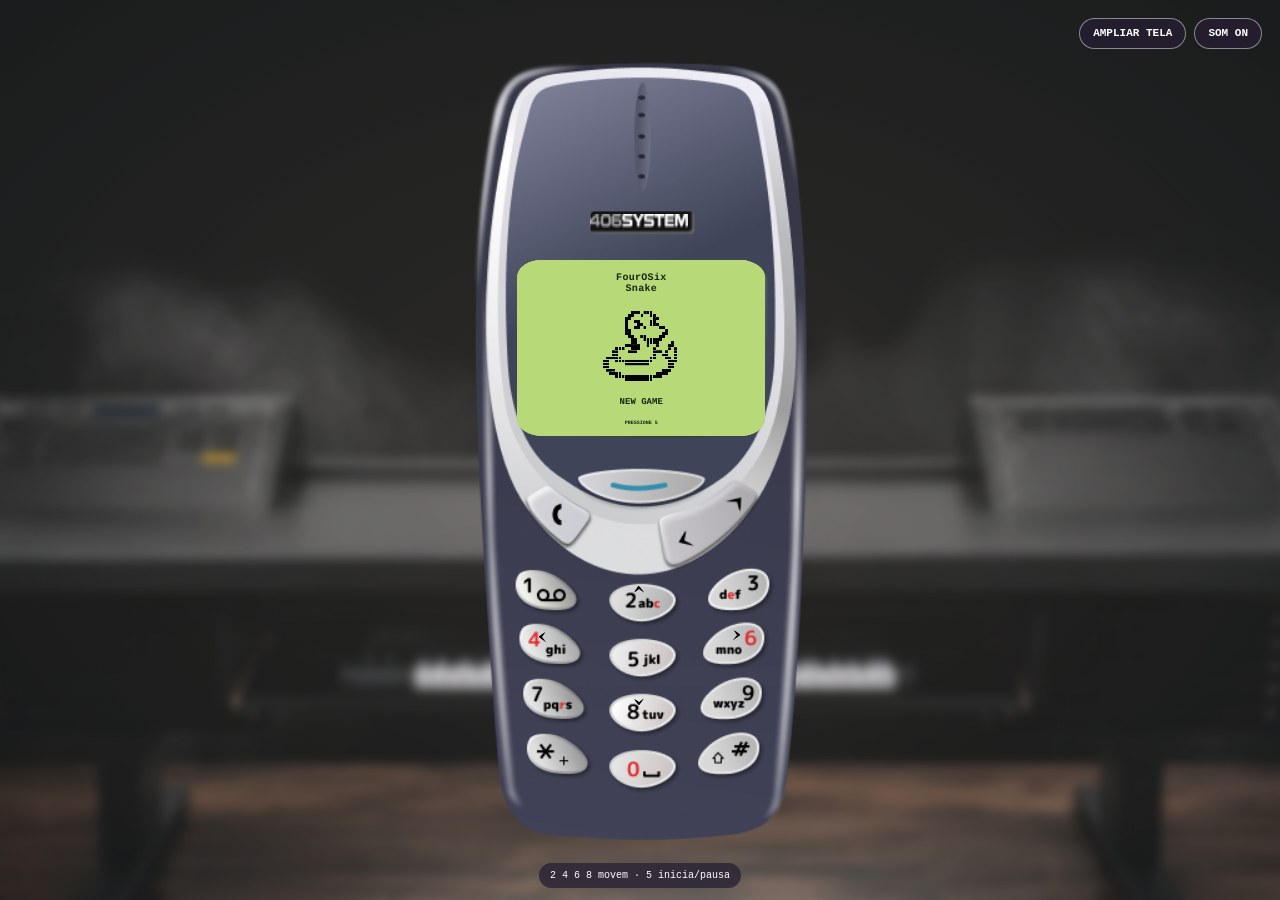
==== index.html @ 8c78ce4b "Restaura revelação animada da senha montana" ====
<!doctype html>
<html lang="pt-BR">
<head>
<meta charset="utf-8"><meta name="viewport" content="width=device-width,initial-scale=1">
<title>406 SYSTEM — Snake</title>
<meta name="description" content="Snake jogável no mockup Nokia 406 SYSTEM.">
<style>
*{box-sizing:border-box}html,body{margin:0;min-height:100%;overflow:hidden}body{min-height:100vh;display:grid;place-items:center;background:radial-gradient(ellipse at center,#f9a6a6 0%,#f68a8a 25%,#f46f6f 50%,#f15353 75%,#ef3737 100%);font-family:"Courier New",monospace}.stage{position:relative;height:min(94vh,780px);aspect-ratio:269/624;user-select:none;transition:transform .38s cubic-bezier(.2,.8,.2,1)}body.zoom-mode .stage{transform:translateY(14vh) scale(1.7)}.phone{display:block;width:100%;height:100%;object-fit:contain;pointer-events:none}.brand{position:absolute;left:35.4%;top:19.85%;width:28.8%;height:1.9%;display:grid;place-items:center;color:#fff;font:700 clamp(5px,1.25vh,10px)/1 Arial,sans-serif;letter-spacing:-.04em;text-shadow:0 0 1px #fff8;pointer-events:none}.brand span{color:#a8a8a8}.lcd{touch-action:none;position:absolute;left:13.55%;top:25.7%;width:73.9%;height:22.55%;border-radius:10%;overflow:hidden;transform:rotate(.05deg);background:#7ba77e}.lcd canvas{display:block;width:100%;height:100%;image-rendering:pixelated}.hotspot{position:absolute;border:0;background:transparent;border-radius:50%;cursor:pointer;padding:0;-webkit-tap-highlight-color:transparent}.hotspot:active,.hotspot.pressed{background:#ef373733;box-shadow:inset 0 0 0 2px #ef373388;transform:translateY(1px)}.key2{left:40.2%;top:66.9%;width:20.4%;height:5.15%}.key4{left:12.8%;top:72%;width:19%;height:5.5%}.key5{left:40.2%;top:74%;width:20.4%;height:5.2%}.key6{left:68.1%;top:71.8%;width:19%;height:5.7%}.key8{left:40.2%;top:81%;width:20.4%;height:5.2%}.toolbar{position:fixed;top:18px;right:18px;display:flex;gap:8px;z-index:5}.toolbar button{border:1px solid #ffffff77;background:#261f32cc;color:white;border-radius:99px;padding:9px 13px;font:700 11px/1 "Courier New",monospace;cursor:pointer;backdrop-filter:blur(8px)}.toolbar button:hover{background:#fff;color:#261f32}.help{position:fixed;left:50%;bottom:12px;transform:translateX(-50%);margin:0;padding:7px 11px;background:#261f32bb;color:#fff;border-radius:99px;font-size:10px;white-space:nowrap;backdrop-filter:blur(8px);z-index:5}body.zoom-mode .help{opacity:.25}@media(max-width:520px){.stage{height:min(88vh,720px)}body.zoom-mode .stage{transform:translateY(13vh) scale(1.55)}.help{bottom:5px;font-size:9px}.toolbar{right:8px;top:8px}.hotspot{transform:scale(1.28)}.hotspot:active,.hotspot.pressed{transform:scale(1.28) translateY(1px)}.toolbar button{padding:8px 10px;font-size:9px}}@media(max-height:650px) and (orientation:landscape){.stage{height:95vh}body.zoom-mode .stage{transform:translateY(19vh) scale(1.55)}.help{left:10px;bottom:8px;transform:none}}
.brand{display:block;left:35.15%;top:19.75%;width:29.25%;height:1.75%}.brand img{display:block;width:100%;height:100%;object-fit:fill}body{background:#050505}.backdrop{position:fixed;inset:-10%;z-index:-2;background:url('[data-uri]') center/cover no-repeat;filter:blur(9px) saturate(.7) brightness(.58);opacity:.96;transform:translate3d(var(--mx,0),var(--my,0),0) scale(1.1);animation:map-breathe 16s ease-in-out infinite alternate;will-change:transform}.tint{position:fixed;inset:0;z-index:-1;background:radial-gradient(ellipse at center,#16161618 0%,#0000008f 100%);pointer-events:none}@keyframes map-breathe{from{transform:translate3d(var(--mx,0),var(--my,0),0) scale(1.08)}to{transform:translate3d(var(--mx,0),var(--my,0),0) scale(1.16)}}
body{background:#d8d1bd}.backdrop{filter:blur(5px) saturate(.9) contrast(.96);opacity:.92;transition:filter 2.8s ease,opacity 2.8s ease}.tint{background:radial-gradient(ellipse at center,rgba(244,239,217,.08) 0%,rgba(25,34,38,.28) 100%);transition:background 2.8s ease}.stage.glitching{animation:phone-glitch .18s steps(2,end) infinite}.stage.glitching .lcd{animation:lcd-breathe 4.8s ease-in-out infinite;will-change:filter,box-shadow}body.mode-406 .backdrop{filter:blur(5px) saturate(.48) contrast(1.18) brightness(.38);opacity:.82}body.mode-406 .tint{background:radial-gradient(ellipse at center,rgba(8,16,13,.18) 0%,rgba(2,5,8,.78) 100%)}body.mode-406 .phone{filter:brightness(.72) saturate(.76);transition:filter 2.8s ease}body.mode-406 .brand,body.mode-406 .lcd{filter:none}@keyframes lcd-breathe{0%,100%{filter:brightness(.68) contrast(1.08);box-shadow:0 0 7px #8fc85b55,0 0 18px #071006aa}50%{filter:brightness(1.42) contrast(1.2);box-shadow:0 0 23px #c5ff79,0 0 52px #71bb4388}}@keyframes phone-glitch{0%{transform:translate(0)}25%{transform:translate(-2px,1px)}50%{transform:translate(2px,-1px)}75%{transform:translate(-1px,-1px)}100%{transform:translate(0)}}body.zoom-mode .stage.glitching{animation:phone-glitch-zoom .18s steps(2,end) infinite}@keyframes phone-glitch-zoom{0%{transform:translateY(14vh) scale(1.7) translate(0)}50%{transform:translateY(14vh) scale(1.7) translate(2px,-1px)}100%{transform:translateY(14vh) scale(1.7) translate(-2px,1px)}}
.password-reveal{display:none!important}.lcd-password{position:absolute;inset:0;display:none;place-content:center;text-align:center;background:#b7d978;color:#18250f;font:700 8px/1.5 monospace;z-index:4}.lcd-password.show{display:grid}.lcd-password b{display:block;font-size:15px;letter-spacing:.12em}.lcd-password i{font-style:normal;display:inline-block;min-width:.62em;animation:password-blink .22s steps(2,end) infinite}.lcd-password i.done{animation:none}.menu-snake-art{display:none}.menu-cover{position:absolute;inset:0;z-index:3;display:flex;flex-direction:column;align-items:center;justify-content:space-between;padding:13px 8px 10px;background:#b7d978;color:#18250f;font:700 8px/1 "Courier New",monospace;pointer-events:none;overflow:hidden}.menu-cover>span{font-size:10px;line-height:1.05;letter-spacing:.03em;text-align:center}.menu-cover img{width:57%;height:50%;object-fit:contain;image-rendering:pixelated;flex:0 1 50%;min-height:0}.menu-cover strong{font-size:9px;line-height:1;animation:menu-blink .72s steps(2,end) infinite}.menu-cover small{font-size:5px;line-height:1}.menu-started .menu-cover,body.mode-406 .menu-cover{display:none}.figma-arrow{position:absolute;width:2.72%;height:auto;z-index:2;pointer-events:none}.figma-arrow.arrow-2{left:48.25%;top:67.4%;transform:rotate(64.8deg) scaleY(-1)}.figma-arrow.arrow-4{left:20%;top:73.28%;transform:rotate(21.9deg)}.figma-arrow.arrow-6{left:77%;top:73.1%;transform:rotate(158.1deg) scaleY(-1)}.figma-arrow.arrow-8{left:48.3%;top:81.55%;transform:rotate(-68.9deg)}@keyframes password-blink{50%{opacity:.1}}@keyframes menu-blink{50%{opacity:.16}}
html.room-embed,body.room-embed{background:rgba(0,0,0,.001)!important;background-image:none!important}.room-embed .backdrop,.room-embed .tint{display:none}.room-embed .toolbar,.room-embed .help{opacity:.7}
.phone{object-fit:contain}.lcd{left:13.55%;top:25.7%;width:73.9%;height:22.55%}
</style>
</head>
<body>
<div class="backdrop" aria-hidden="true"></div><div class="tint" aria-hidden="true"></div>
<main class="stage" aria-label="Telefone 406SYSTEM com jogo Snake">
 <img class="phone" src="assets/nokia-figma.png" alt="Telefone 406SYSTEM">
 <div class="brand"><img src="assets/406system-figma.png" alt="406SYSTEM"></div>
 <img class="figma-arrow arrow-2" src="assets/figma-arrow-2.svg" alt=""><img class="figma-arrow arrow-4" src="assets/figma-arrow-4.svg" alt=""><img class="figma-arrow arrow-6" src="assets/figma-arrow-6.svg" alt=""><img class="figma-arrow arrow-8" src="assets/figma-arrow-8.svg" alt="">
 <div class="lcd"><canvas id="game" width="392" height="278" aria-label="Tela do jogo Snake"></canvas><div class="menu-cover" aria-hidden="true"><span>FourOSix<br>Snake</span><img src="assets/menu-snake-transparent.png" alt=""><strong>NEW GAME</strong><small>PRESSIONE 5</small></div><div class="lcd-password" aria-live="polite"><span>PASSWORD</span><b></b></div></div>
 <button class="hotspot key2" data-dir="UP" aria-label="Mover para cima"></button>
 <button class="hotspot key4" data-dir="LEFT" aria-label="Mover para esquerda"></button>
 <button class="hotspot key5" data-action="start" aria-label="Iniciar ou pausar"></button>
 <button class="hotspot key6" data-dir="RIGHT" aria-label="Mover para direita"></button>
 <button class="hotspot key8" data-dir="DOWN" aria-label="Mover para baixo"></button>
</main>
<div class="toolbar"><button id="zoom" type="button">AMPLIAR TELA</button><button id="sound" type="button">SOM ON</button></div>
<p class="help">2 4 6 8 movem · 5 inicia/pausa</p>
<audio id="music" src="[data-uri]" loop preload="auto"></audio>
<script>
(()=>{'use strict';if(new URLSearchParams(location.search).get('embed')==='room')document.body.classList.add('room-embed'),document.documentElement.classList.add('room-embed');const canvas=document.querySelector('#game'),ctx=canvas.getContext('2d'),music=document.querySelector('#music');const COLS=15,ROWS=9,CELL=13,BOARD_Y=18,SCREEN='#b7d978',HEADER='#9fbe62',INK='#18250f',V={UP:[0,-1],DOWN:[0,1],LEFT:[-1,0],RIGHT:[1,0]},OP={UP:'DOWN',DOWN:'UP',LEFT:'RIGHT',RIGHT:'LEFT'};let snake=[],food={x:0,y:0},direction='RIGHT',next='RIGHT',state='menu',score=0,high=Number(localStorage.getItem('406system-high')||0),target='money',targetVisible=true,timer,sound=true,audio,inputQueue=[],passwordStep=-1,passwordTimer;const STEP=matchMedia('(max-width:600px),(pointer:coarse)').matches?235:190;ctx.scale(2,2);
const beep=(freq,d=.06)=>{if(!sound)return;audio??=new(window.AudioContext||window.webkitAudioContext)();const o=audio.createOscillator(),g=audio.createGain();o.type='square';o.frequency.value=freq;g.gain.setValueAtTime(.04,audio.currentTime);g.gain.exponentialRampToValueAtTime(.001,audio.currentTime+d);o.connect(g).connect(audio.destination);o.start();o.stop(audio.currentTime+d)};
function spawn(){let p;do p={x:Math.floor(Math.random()*COLS),y:Math.floor(Math.random()*ROWS)};while(snake.some(s=>s.x===p.x&&s.y===p.y));return p}function reset(){document.querySelector('.stage').classList.remove('glitching');document.body.classList.remove('mode-406');music.playbackRate=1;snake=[{x:7,y:4},{x:6,y:4},{x:5,y:4}];food=spawn();direction=next='RIGHT';inputQueue=[];score=0;state='play';passwordStep=-1;clearInterval(passwordTimer);clearInterval(timer);timer=setInterval(tick,STEP);beep(520);draw()}
function move(d){if(state!=='play')return;const basis=inputQueue.at(-1)||direction;if(d!==OP[basis]&&d!==basis&&inputQueue.length<2){inputQueue.push(d);next=d}}function action(){if(state==='menu'||state==='over'||state==='glitch')return reset();state=state==='pause'?'play':'pause';beep(state==='play'?520:280);draw()}
function pointsFor(value){if(value<200)return 50;if(value<400)return 20;return 1}function trigger406(){score=406;state='glitch';clearInterval(timer);document.querySelector('.stage').classList.add('glitching');document.body.classList.add('mode-406');music.playbackRate=.72;if(high<406){high=406;localStorage.setItem('406system-high','406')}beep(406,.45);draw();setTimeout(()=>{if(state!=='glitch')return;passwordStep=0;draw();passwordTimer=setInterval(()=>{passwordStep++;draw();if(passwordStep===7)clearInterval(passwordTimer)},480)},1900);if(new URLSearchParams(location.search).get('embed')!=='room')setTimeout(()=>{if(state==='glitch')location.href='room.html?unlocked=406montana'},8300)}function tick(){if(state!=='play')return;direction=inputQueue.shift()||next;next=direction;const v=V[direction],h={x:(snake[0].x+v[0]+COLS)%COLS,y:(snake[0].y+v[1]+ROWS)%ROWS};if(snake.some(s=>s.x===h.x&&s.y===h.y)){state='over';clearInterval(timer);beep(110,.2);draw();return}snake.unshift(h);if(h.x===food.x&&h.y===food.y){score=Math.min(406,score+pointsFor(score));if(score>high){high=score;localStorage.setItem('406system-high',String(high))}if(score===406)return trigger406();food=spawn();beep(880)}else snake.pop();draw()}
function text(t,y,size=11){ctx.fillStyle=INK;ctx.font=`bold ${size}px monospace`;ctx.textAlign='center';ctx.textBaseline='middle';ctx.fillText(t,98,y)}function center(p){return{x:p.x*CELL+CELL/2,y:BOARD_Y+p.y*CELL+CELL/2}}function drawSnake(){ctx.fillStyle=INK;for(let i=0;i<snake.length-1;i++){const p=snake[i],q=snake[i+1];if(Math.abs(p.x-q.x)+Math.abs(p.y-q.y)!==1)continue;const a=center(p),b=center(q);ctx.fillRect(Math.min(a.x,b.x)-3,Math.min(a.y,b.y)-3,Math.abs(a.x-b.x)+7,Math.abs(a.y-b.y)+7)}snake.forEach((p,i)=>{const c=center(p),near=snake[i+1]||snake[i-1],vertical=near&&near.x===p.x;if(i===0){ctx.fillRect(c.x-6,c.y-6,12,12);if(direction==='RIGHT')ctx.fillRect(c.x+5,c.y-4,3,8);if(direction==='LEFT')ctx.fillRect(c.x-8,c.y-4,3,8);if(direction==='DOWN')ctx.fillRect(c.x-4,c.y+5,8,3);if(direction==='UP')ctx.fillRect(c.x-4,c.y-8,8,3);ctx.fillStyle=SCREEN;if(direction==='RIGHT'||direction==='LEFT'){const ex=direction==='RIGHT'?c.x+1:c.x-3;ctx.fillRect(ex,c.y-4,2,2);ctx.fillRect(ex,c.y+2,2,2)}else{const ey=direction==='DOWN'?c.y+1:c.y-3;ctx.fillRect(c.x-4,ey,2,2);ctx.fillRect(c.x+2,ey,2,2)}ctx.fillStyle=INK}else if(i===snake.length-1)ctx.fillRect(c.x-4,c.y-4,8,8);else if(vertical)ctx.fillRect(c.x-4,c.y-6,9,12);else ctx.fillRect(c.x-6,c.y-4,12,9)})}function drawTarget(){if(!targetVisible)return;const c=center(food);ctx.fillStyle=INK;if(target==='money'){ctx.font='bold 13px monospace';ctx.textAlign='center';ctx.textBaseline='middle';ctx.fillText('$',c.x,c.y+1)}else{ctx.fillRect(c.x-5,c.y-3,8,6);ctx.fillRect(c.x+2,c.y-4,5,5);ctx.fillRect(c.x+2,c.y-6,2,2);ctx.fillRect(c.x-8,c.y,4,2);ctx.fillStyle=SCREEN;ctx.fillRect(c.x+5,c.y-3,1,1)}}function draw406(){ctx.fillStyle=SCREEN;ctx.fillRect(0,18,196,121);ctx.fillStyle=INK;for(let i=0;i<24;i++){const a=i/24*Math.PI*2,x=98+Math.cos(a)*49,y=76+Math.sin(a)*39;ctx.fillRect(Math.round(x)-4,Math.round(y)-3,9,7)}ctx.fillRect(142,68,12,12);ctx.fillStyle=SCREEN;ctx.fillRect(148,70,2,2);ctx.fillRect(148,76,2,2);for(let i=0;i<5;i++){ctx.fillStyle=i%2?SCREEN:INK;ctx.globalAlpha=.24;ctx.fillRect(8+Math.random()*30,30+Math.random()*50,120+Math.random()*50,2+Math.random()*3)}ctx.globalAlpha=1;text('406',74,31);text('SYSTEM ERROR',104,8);text('AGUARDE...',118,7)}function drawMenu(){ctx.fillStyle=SCREEN;ctx.fillRect(0,0,196,139);ctx.fillStyle=INK;ctx.globalAlpha=.09;for(let x=8;x<196;x+=12)ctx.fillRect(x,0,1,139);for(let y=7;y<139;y+=12)ctx.fillRect(0,y,196,1);ctx.globalAlpha=1;text('406 SNAKE',22,18);const pix=(x,y,w=7,h=7)=>ctx.fillRect(x,y,w,h);ctx.fillStyle=INK;[[53,72],[60,72],[67,72],[74,72],[81,72],[88,72],[95,72],[102,72],[109,72],[116,72],[123,72],[130,72],[137,72],[144,72],[151,72],[151,65],[151,58],[151,51],[144,51],[137,51],[130,51],[123,51],[116,51],[109,51],[102,51],[95,51],[88,51],[81,51],[74,51],[67,51],[60,51],[53,51],[53,58],[53,65]].forEach(p=>pix(...p));pix(61,44,14,7);pix(61,37,7,7);pix(75,44,7,14);pix(116,44,14,7);pix(123,37,7,7);pix(130,44,7,14);ctx.fillStyle=SCREEN;pix(60,57,3,3);pix(70,57,3,3);pix(126,57,3,3);pix(136,57,3,3);ctx.fillStyle=INK;ctx.font='bold 8px monospace';ctx.textAlign='center';ctx.fillText('○',98,101);if(targetVisible)text('NEW GAME',116,12);text('PRESSIONE 5',130,7)}
function draw(){if(state==='menu'){drawMenu();return}ctx.fillStyle=SCREEN;ctx.fillRect(0,0,196,139);const glow=ctx.createRadialGradient(98,72,5,98,72,120);glow.addColorStop(0,'#d0ec96');glow.addColorStop(1,'#9dc35f');ctx.globalAlpha=.34;ctx.fillStyle=glow;ctx.fillRect(0,17,196,122);ctx.globalAlpha=1;ctx.fillStyle=HEADER;ctx.fillRect(0,0,196,17);ctx.fillStyle=INK;ctx.font='bold 8.5px monospace';ctx.textBaseline='middle';ctx.textAlign='left';ctx.fillText('SCORE '+String(score).padStart(3,'0'),12,9);ctx.textAlign='right';ctx.fillText('HI '+String(high).padStart(3,'0'),184,9);ctx.globalAlpha=.1;ctx.strokeStyle=INK;for(let x=0;x<=COLS;x++){ctx.beginPath();ctx.moveTo(x*CELL,BOARD_Y);ctx.lineTo(x*CELL,BOARD_Y+ROWS*CELL);ctx.stroke()}for(let y=0;y<=ROWS;y++){ctx.beginPath();ctx.moveTo(0,BOARD_Y+y*CELL);ctx.lineTo(195,BOARD_Y+y*CELL);ctx.stroke()}ctx.globalAlpha=1;if(state==='glitch')draw406();else{drawSnake();drawTarget()}if(state!=='play'&&state!=='glitch'){ctx.fillStyle='#b7d978e8';ctx.fillRect(22,53,152,47);text(state==='pause'?'PAUSADO':'FIM DE JOGO',69,12);text(state==='over'?'5 NOVO JOGO':'PRESSIONE 5',87,8)}}
const lcd=document.querySelector('.lcd');let swipeStart;lcd.addEventListener('pointerdown',e=>{swipeStart={x:e.clientX,y:e.clientY}});lcd.addEventListener('pointerup',e=>{if(!swipeStart)return;const dx=e.clientX-swipeStart.x,dy=e.clientY-swipeStart.y;swipeStart=null;if(Math.max(Math.abs(dx),Math.abs(dy))<14)return;move(Math.abs(dx)>Math.abs(dy)?(dx>0?'RIGHT':'LEFT'):(dy>0?'DOWN':'UP'))});document.querySelector('.stage').addEventListener('pointerdown',e=>{const b=e.target.closest('.hotspot');if(!b)return;b.classList.add('pressed');if(b.dataset.dir)move(b.dataset.dir);else action()});document.addEventListener('pointerup',()=>document.querySelectorAll('.pressed').forEach(b=>b.classList.remove('pressed')));document.addEventListener('keydown',e=>{const map={ArrowUp:'UP',w:'UP',W:'UP','2':'UP',ArrowLeft:'LEFT',a:'LEFT',A:'LEFT','4':'LEFT',ArrowRight:'RIGHT',d:'RIGHT',D:'RIGHT','6':'RIGHT',ArrowDown:'DOWN',s:'DOWN',S:'DOWN','8':'DOWN'};if(map[e.key]){e.preventDefault();move(map[e.key])}else if(e.key==='5'||e.key===' '||e.key==='Enter'){e.preventDefault();action()}else if(e.key.toLowerCase()==='z'){document.querySelector('#zoom').click()}});document.querySelector('#sound').onclick=e=>{sound=!sound;e.currentTarget.textContent='SOM '+(sound?'ON':'OFF');beep(640)};document.querySelector('#zoom').onclick=e=>{const active=document.body.classList.toggle('zoom-mode');e.currentTarget.textContent=active?'VER TELEFONE':'AMPLIAR TELA';e.currentTarget.setAttribute('aria-pressed',String(active))};document.addEventListener('visibilitychange',()=>{if(document.hidden&&state==='play'){state='pause';draw()}});setInterval(()=>{targetVisible=!targetVisible;if(targetVisible)target=target==='money'?'rat':'money';draw()},360);snake=[{x:7,y:4},{x:6,y:4},{x:5,y:4}];food=spawn();draw();if(location.hash==='#406')trigger406()})();
</script>
<script>
(()=>{const music=document.querySelector('#music'),soundButton=document.querySelector('#sound');music.volume=.18;const start=()=>{if(soundButton.textContent.includes('ON'))music.play().catch(()=>{})};document.addEventListener('pointerdown',start,{once:true});document.addEventListener('pointermove',e=>{document.documentElement.style.setProperty('--mx',((e.clientX/innerWidth-.5)*-22)+'px');document.documentElement.style.setProperty('--my',((e.clientY/innerHeight-.5)*-16)+'px')});document.addEventListener('click',start,{once:true});document.addEventListener('keydown',start,{once:true});soundButton.addEventListener('click',()=>setTimeout(()=>soundButton.textContent.includes('ON')?music.play().catch(()=>{}):music.pause(),0))})();
</script>
<script>
(()=>{const screen=document.querySelector('.lcd-password'),word='montana';let started=false;const reveal=()=>{if(started||!document.body.classList.contains('mode-406'))return;started=true;setTimeout(()=>{screen.classList.add('show');screen.querySelector('b').innerHTML=Array(7).fill('<i>*</i>').join('');[...screen.querySelectorAll('i')].forEach((letter,index)=>setTimeout(()=>{letter.textContent=word[index];letter.classList.add('done')},index*480))},1900)};new MutationObserver(reveal).observe(document.body,{attributes:true,attributeFilter:['class']});reveal()})();
</script>
<script>document.querySelector('[data-action="start"]').addEventListener('pointerdown',()=>document.body.classList.add('menu-started'));document.addEventListener('keydown',e=>{if(e.key==='5'||e.key===' '||e.key==='Enter')document.body.classList.add('menu-started')});</script>
<style>.lcd-password.show{display:none}.lcd-password.show.delayed{display:grid}</style>
<script>(()=>{const screen=document.querySelector('.lcd-password'),word='montana';let waiting=false;const delayPassword=()=>{if(waiting||!document.body.classList.contains('mode-406'))return;waiting=true;setTimeout(()=>{const output=screen.querySelector('b');screen.classList.add('delayed');output.innerHTML=Array(word.length).fill('<i>*</i>').join('');[...output.querySelectorAll('i')].forEach((letter,index)=>setTimeout(()=>{letter.textContent=word[index];letter.classList.add('done')},420*(index+1)))},5000)};new MutationObserver(delayPassword).observe(document.body,{attributes:true,attributeFilter:['class']});delayPassword()})();</script>
</body></html>
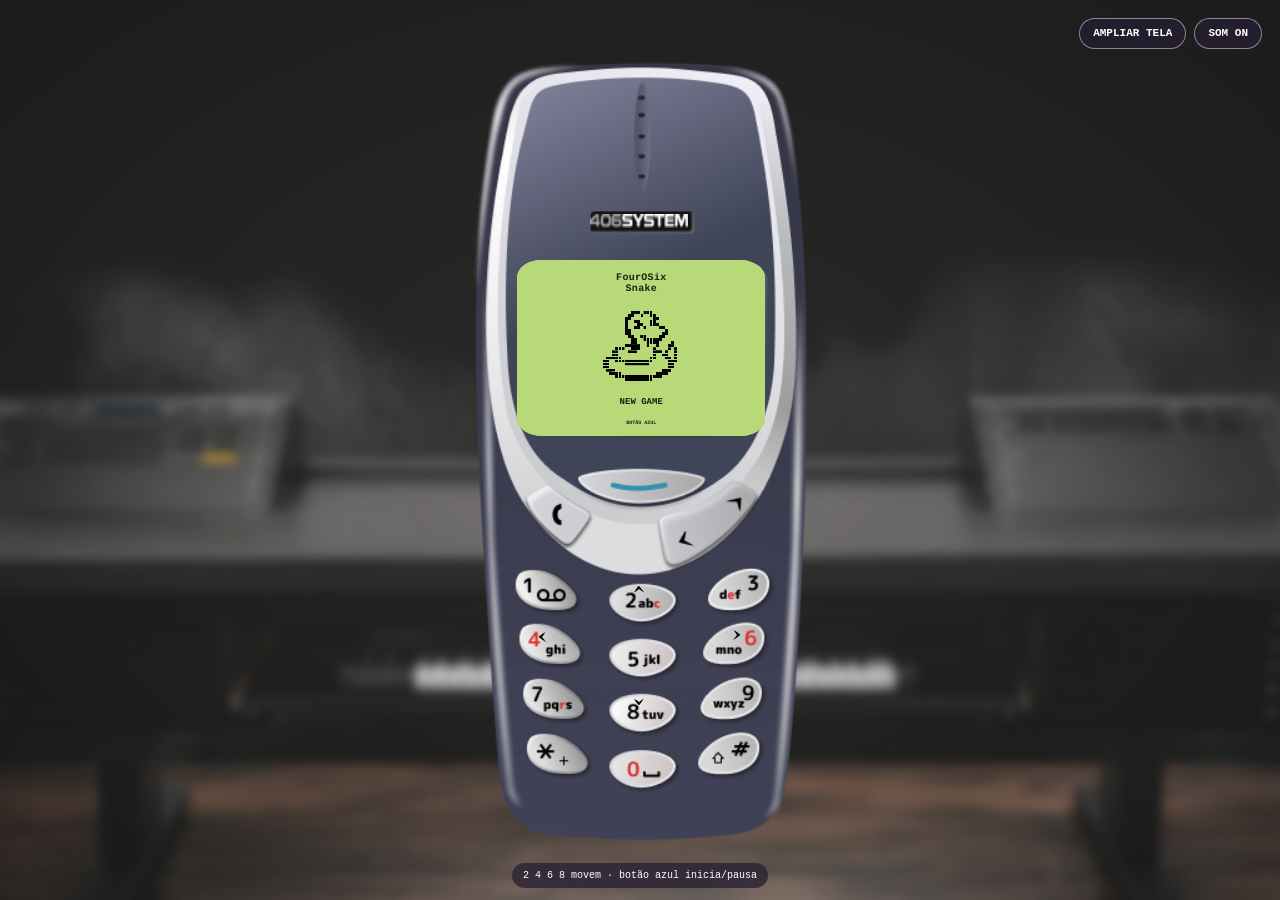
==== commit 50e35d58: "Corrige controles do jogo, mute inicial e desktop mobile" ====
--- a/index.html
+++ b/index.html
@@ -5,7 +5,7 @@
 <title>406 SYSTEM — Snake</title>
 <meta name="description" content="Snake jogável no mockup Nokia 406 SYSTEM.">
 <style>
-*{box-sizing:border-box}html,body{margin:0;min-height:100%;overflow:hidden}body{min-height:100vh;display:grid;place-items:center;background:radial-gradient(ellipse at center,#f9a6a6 0%,#f68a8a 25%,#f46f6f 50%,#f15353 75%,#ef3737 100%);font-family:"Courier New",monospace}.stage{position:relative;height:min(94vh,780px);aspect-ratio:269/624;user-select:none;transition:transform .38s cubic-bezier(.2,.8,.2,1)}body.zoom-mode .stage{transform:translateY(14vh) scale(1.7)}.phone{display:block;width:100%;height:100%;object-fit:contain;pointer-events:none}.brand{position:absolute;left:35.4%;top:19.85%;width:28.8%;height:1.9%;display:grid;place-items:center;color:#fff;font:700 clamp(5px,1.25vh,10px)/1 Arial,sans-serif;letter-spacing:-.04em;text-shadow:0 0 1px #fff8;pointer-events:none}.brand span{color:#a8a8a8}.lcd{touch-action:none;position:absolute;left:13.55%;top:25.7%;width:73.9%;height:22.55%;border-radius:10%;overflow:hidden;transform:rotate(.05deg);background:#7ba77e}.lcd canvas{display:block;width:100%;height:100%;image-rendering:pixelated}.hotspot{position:absolute;border:0;background:transparent;border-radius:50%;cursor:pointer;padding:0;-webkit-tap-highlight-color:transparent}.hotspot:active,.hotspot.pressed{background:#ef373733;box-shadow:inset 0 0 0 2px #ef373388;transform:translateY(1px)}.key2{left:40.2%;top:66.9%;width:20.4%;height:5.15%}.key4{left:12.8%;top:72%;width:19%;height:5.5%}.key5{left:40.2%;top:74%;width:20.4%;height:5.2%}.key6{left:68.1%;top:71.8%;width:19%;height:5.7%}.key8{left:40.2%;top:81%;width:20.4%;height:5.2%}.toolbar{position:fixed;top:18px;right:18px;display:flex;gap:8px;z-index:5}.toolbar button{border:1px solid #ffffff77;background:#261f32cc;color:white;border-radius:99px;padding:9px 13px;font:700 11px/1 "Courier New",monospace;cursor:pointer;backdrop-filter:blur(8px)}.toolbar button:hover{background:#fff;color:#261f32}.help{position:fixed;left:50%;bottom:12px;transform:translateX(-50%);margin:0;padding:7px 11px;background:#261f32bb;color:#fff;border-radius:99px;font-size:10px;white-space:nowrap;backdrop-filter:blur(8px);z-index:5}body.zoom-mode .help{opacity:.25}@media(max-width:520px){.stage{height:min(88vh,720px)}body.zoom-mode .stage{transform:translateY(13vh) scale(1.55)}.help{bottom:5px;font-size:9px}.toolbar{right:8px;top:8px}.hotspot{transform:scale(1.28)}.hotspot:active,.hotspot.pressed{transform:scale(1.28) translateY(1px)}.toolbar button{padding:8px 10px;font-size:9px}}@media(max-height:650px) and (orientation:landscape){.stage{height:95vh}body.zoom-mode .stage{transform:translateY(19vh) scale(1.55)}.help{left:10px;bottom:8px;transform:none}}
+*{box-sizing:border-box}html,body{margin:0;min-height:100%;overflow:hidden}body{min-height:100vh;display:grid;place-items:center;background:radial-gradient(ellipse at center,#f9a6a6 0%,#f68a8a 25%,#f46f6f 50%,#f15353 75%,#ef3737 100%);font-family:"Courier New",monospace}.stage{position:relative;height:min(94vh,780px);aspect-ratio:269/624;user-select:none;transition:transform .38s cubic-bezier(.2,.8,.2,1)}body.zoom-mode .stage{transform:translateY(14vh) scale(1.7)}.phone{display:block;width:100%;height:100%;object-fit:contain;pointer-events:none}.brand{position:absolute;left:35.4%;top:19.85%;width:28.8%;height:1.9%;display:grid;place-items:center;color:#fff;font:700 clamp(5px,1.25vh,10px)/1 Arial,sans-serif;letter-spacing:-.04em;text-shadow:0 0 1px #fff8;pointer-events:none}.brand span{color:#a8a8a8}.lcd{touch-action:none;position:absolute;left:13.55%;top:25.7%;width:73.9%;height:22.55%;border-radius:10%;overflow:hidden;transform:rotate(.05deg);background:#7ba77e}.lcd canvas{display:block;width:100%;height:100%;image-rendering:pixelated}.hotspot{position:absolute;border:0;background:transparent;border-radius:50%;cursor:pointer;padding:0;-webkit-tap-highlight-color:transparent}.hotspot:active,.hotspot.pressed{background:#ef373733;box-shadow:inset 0 0 0 2px #ef373388;transform:translateY(1px)}.key2{left:40.2%;top:66.9%;width:20.4%;height:5.15%}.key4{left:12.8%;top:72%;width:19%;height:5.5%}.keyStart{left:31%;top:51.8%;width:38%;height:5.6%;border-radius:50%;touch-action:manipulation}.key6{left:68.1%;top:71.8%;width:19%;height:5.7%}.key8{left:40.2%;top:81%;width:20.4%;height:5.2%}.toolbar{position:fixed;top:18px;right:18px;display:flex;gap:8px;z-index:5}.toolbar button{border:1px solid #ffffff77;background:#261f32cc;color:white;border-radius:99px;padding:9px 13px;font:700 11px/1 "Courier New",monospace;cursor:pointer;backdrop-filter:blur(8px)}.toolbar button:hover{background:#fff;color:#261f32}.help{position:fixed;left:50%;bottom:12px;transform:translateX(-50%);margin:0;padding:7px 11px;background:#261f32bb;color:#fff;border-radius:99px;font-size:10px;white-space:nowrap;backdrop-filter:blur(8px);z-index:5}body.zoom-mode .help{opacity:.25}@media(max-width:520px){.stage{height:min(88vh,720px)}body.zoom-mode .stage{transform:translateY(13vh) scale(1.55)}.help{bottom:5px;font-size:9px}.toolbar{right:8px;top:8px}.hotspot{transform:scale(1.28)}.hotspot:active,.hotspot.pressed{transform:scale(1.28) translateY(1px)}.toolbar button{padding:8px 10px;font-size:9px}}@media(max-height:650px) and (orientation:landscape){.stage{height:95vh}body.zoom-mode .stage{transform:translateY(19vh) scale(1.55)}.help{left:10px;bottom:8px;transform:none}}
 .brand{display:block;left:35.15%;top:19.75%;width:29.25%;height:1.75%}.brand img{display:block;width:100%;height:100%;object-fit:fill}body{background:#050505}.backdrop{position:fixed;inset:-10%;z-index:-2;background:url('[data-uri]') center/cover no-repeat;filter:blur(9px) saturate(.7) brightness(.58);opacity:.96;transform:translate3d(var(--mx,0),var(--my,0),0) scale(1.1);animation:map-breathe 16s ease-in-out infinite alternate;will-change:transform}.tint{position:fixed;inset:0;z-index:-1;background:radial-gradient(ellipse at center,#16161618 0%,#0000008f 100%);pointer-events:none}@keyframes map-breathe{from{transform:translate3d(var(--mx,0),var(--my,0),0) scale(1.08)}to{transform:translate3d(var(--mx,0),var(--my,0),0) scale(1.16)}}
 body{background:#d8d1bd}.backdrop{filter:blur(5px) saturate(.9) contrast(.96);opacity:.92;transition:filter 2.8s ease,opacity 2.8s ease}.tint{background:radial-gradient(ellipse at center,rgba(244,239,217,.08) 0%,rgba(25,34,38,.28) 100%);transition:background 2.8s ease}.stage.glitching{animation:phone-glitch .18s steps(2,end) infinite}.stage.glitching .lcd{animation:lcd-breathe 4.8s ease-in-out infinite;will-change:filter,box-shadow}body.mode-406 .backdrop{filter:blur(5px) saturate(.48) contrast(1.18) brightness(.38);opacity:.82}body.mode-406 .tint{background:radial-gradient(ellipse at center,rgba(8,16,13,.18) 0%,rgba(2,5,8,.78) 100%)}body.mode-406 .phone{filter:brightness(.72) saturate(.76);transition:filter 2.8s ease}body.mode-406 .brand,body.mode-406 .lcd{filter:none}@keyframes lcd-breathe{0%,100%{filter:brightness(.68) contrast(1.08);box-shadow:0 0 7px #8fc85b55,0 0 18px #071006aa}50%{filter:brightness(1.42) contrast(1.2);box-shadow:0 0 23px #c5ff79,0 0 52px #71bb4388}}@keyframes phone-glitch{0%{transform:translate(0)}25%{transform:translate(-2px,1px)}50%{transform:translate(2px,-1px)}75%{transform:translate(-1px,-1px)}100%{transform:translate(0)}}body.zoom-mode .stage.glitching{animation:phone-glitch-zoom .18s steps(2,end) infinite}@keyframes phone-glitch-zoom{0%{transform:translateY(14vh) scale(1.7) translate(0)}50%{transform:translateY(14vh) scale(1.7) translate(2px,-1px)}100%{transform:translateY(14vh) scale(1.7) translate(-2px,1px)}}
 .password-reveal{display:none!important}.lcd-password{position:absolute;inset:0;display:none;place-content:center;text-align:center;background:#b7d978;color:#18250f;font:700 8px/1.5 monospace;z-index:4}.lcd-password.show{display:grid}.lcd-password b{display:block;font-size:15px;letter-spacing:.12em}.lcd-password i{font-style:normal;display:inline-block;min-width:.62em;animation:password-blink .22s steps(2,end) infinite}.lcd-password i.done{animation:none}.menu-snake-art{display:none}.menu-cover{position:absolute;inset:0;z-index:3;display:flex;flex-direction:column;align-items:center;justify-content:space-between;padding:13px 8px 10px;background:#b7d978;color:#18250f;font:700 8px/1 "Courier New",monospace;pointer-events:none;overflow:hidden}.menu-cover>span{font-size:10px;line-height:1.05;letter-spacing:.03em;text-align:center}.menu-cover img{width:57%;height:50%;object-fit:contain;image-rendering:pixelated;flex:0 1 50%;min-height:0}.menu-cover strong{font-size:9px;line-height:1;animation:menu-blink .72s steps(2,end) infinite}.menu-cover small{font-size:5px;line-height:1}.menu-started .menu-cover,body.mode-406 .menu-cover{display:none}.figma-arrow{position:absolute;width:2.72%;height:auto;z-index:2;pointer-events:none}.figma-arrow.arrow-2{left:48.25%;top:67.4%;transform:rotate(64.8deg) scaleY(-1)}.figma-arrow.arrow-4{left:20%;top:73.28%;transform:rotate(21.9deg)}.figma-arrow.arrow-6{left:77%;top:73.1%;transform:rotate(158.1deg) scaleY(-1)}.figma-arrow.arrow-8{left:48.3%;top:81.55%;transform:rotate(-68.9deg)}@keyframes password-blink{50%{opacity:.1}}@keyframes menu-blink{50%{opacity:.16}}
@@ -19,24 +19,24 @@
  <img class="phone" src="assets/nokia-figma.png" alt="Telefone 406SYSTEM">
  <div class="brand"><img src="assets/406system-figma.png" alt="406SYSTEM"></div>
  <img class="figma-arrow arrow-2" src="assets/figma-arrow-2.svg" alt=""><img class="figma-arrow arrow-4" src="assets/figma-arrow-4.svg" alt=""><img class="figma-arrow arrow-6" src="assets/figma-arrow-6.svg" alt=""><img class="figma-arrow arrow-8" src="assets/figma-arrow-8.svg" alt="">
- <div class="lcd"><canvas id="game" width="392" height="278" aria-label="Tela do jogo Snake"></canvas><div class="menu-cover" aria-hidden="true"><span>FourOSix<br>Snake</span><img src="assets/menu-snake-transparent.png" alt=""><strong>NEW GAME</strong><small>PRESSIONE 5</small></div><div class="lcd-password" aria-live="polite"><span>PASSWORD</span><b></b></div></div>
+ <div class="lcd"><canvas id="game" width="392" height="278" aria-label="Tela do jogo Snake"></canvas><div class="menu-cover" aria-hidden="true"><span>FourOSix<br>Snake</span><img src="assets/menu-snake-transparent.png" alt=""><strong>NEW GAME</strong><small>BOTÃO AZUL</small></div><div class="lcd-password" aria-live="polite"><span>PASSWORD</span><b></b></div></div>
  <button class="hotspot key2" data-dir="UP" aria-label="Mover para cima"></button>
  <button class="hotspot key4" data-dir="LEFT" aria-label="Mover para esquerda"></button>
- <button class="hotspot key5" data-action="start" aria-label="Iniciar ou pausar"></button>
+ <button class="hotspot keyStart" data-action="start" aria-label="Iniciar ou pausar"></button>
  <button class="hotspot key6" data-dir="RIGHT" aria-label="Mover para direita"></button>
  <button class="hotspot key8" data-dir="DOWN" aria-label="Mover para baixo"></button>
 </main>
 <div class="toolbar"><button id="zoom" type="button">AMPLIAR TELA</button><button id="sound" type="button">SOM ON</button></div>
-<p class="help">2 4 6 8 movem · 5 inicia/pausa</p>
+<p class="help">2 4 6 8 movem · botão azul inicia/pausa</p>
 <audio id="music" src="[data-uri]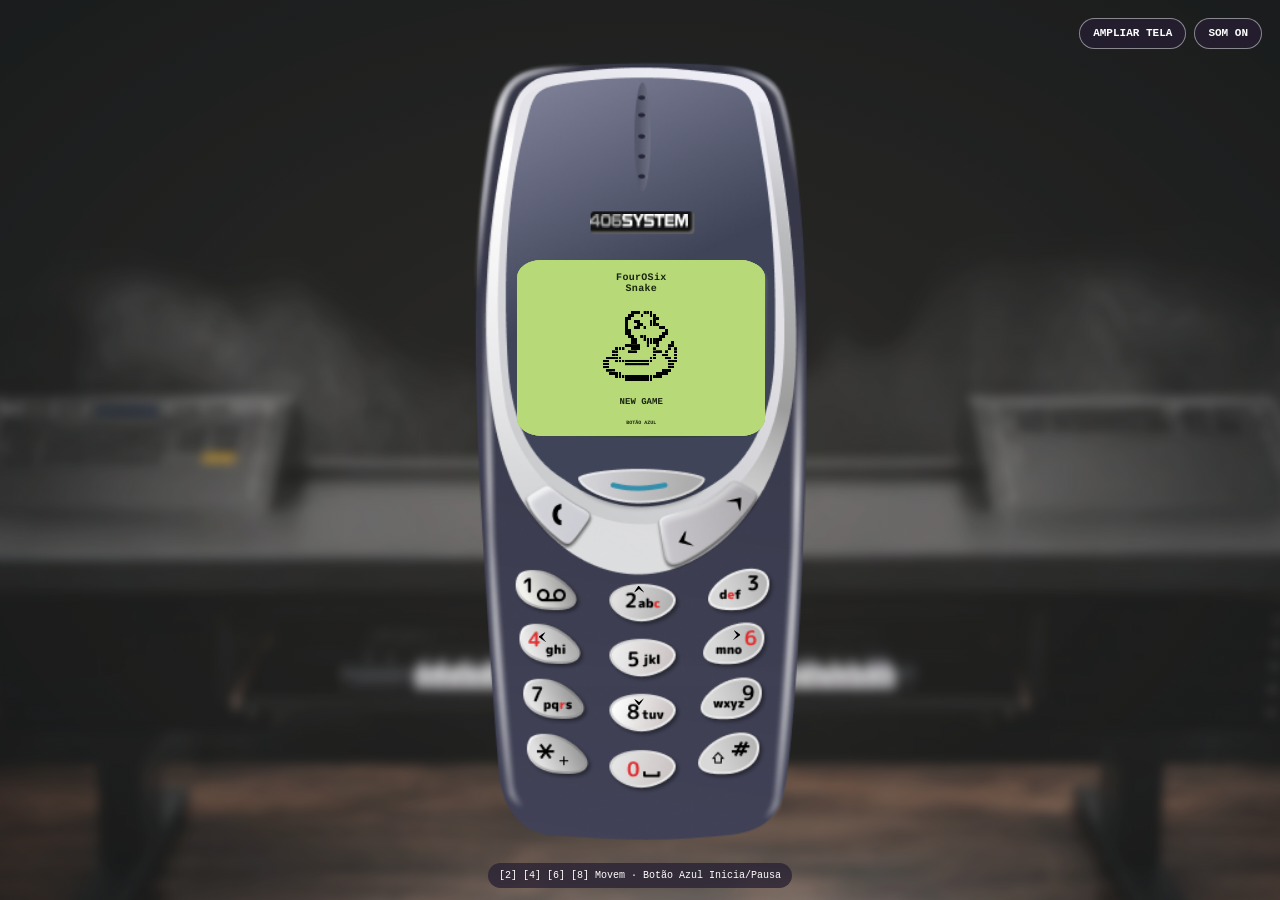
==== commit 3a6f0983: "Adiciona fotos, vídeos e beats da 406" ====
--- a/index.html
+++ b/index.html
@@ -2,8 +2,8 @@
 <html lang="pt-BR">
 <head>
 <meta charset="utf-8"><meta name="viewport" content="width=device-width,initial-scale=1">
-<title>406 SYSTEM — Snake</title>
-<meta name="description" content="Snake jogável no mockup Nokia 406 SYSTEM.">
+<title>406 Montana — Snake</title>
+<meta name="description" content="Jogue o mais novo jogo do momento!">
 <style>
 *{box-sizing:border-box}html,body{margin:0;min-height:100%;overflow:hidden}body{min-height:100vh;display:grid;place-items:center;background:radial-gradient(ellipse at center,#f9a6a6 0%,#f68a8a 25%,#f46f6f 50%,#f15353 75%,#ef3737 100%);font-family:"Courier New",monospace}.stage{position:relative;height:min(94vh,780px);aspect-ratio:269/624;user-select:none;transition:transform .38s cubic-bezier(.2,.8,.2,1)}body.zoom-mode .stage{transform:translateY(14vh) scale(1.7)}.phone{display:block;width:100%;height:100%;object-fit:contain;pointer-events:none}.brand{position:absolute;left:35.4%;top:19.85%;width:28.8%;height:1.9%;display:grid;place-items:center;color:#fff;font:700 clamp(5px,1.25vh,10px)/1 Arial,sans-serif;letter-spacing:-.04em;text-shadow:0 0 1px #fff8;pointer-events:none}.brand span{color:#a8a8a8}.lcd{touch-action:none;position:absolute;left:13.55%;top:25.7%;width:73.9%;height:22.55%;border-radius:10%;overflow:hidden;transform:rotate(.05deg);background:#7ba77e}.lcd canvas{display:block;width:100%;height:100%;image-rendering:pixelated}.hotspot{position:absolute;border:0;background:transparent;border-radius:50%;cursor:pointer;padding:0;-webkit-tap-highlight-color:transparent}.hotspot:active,.hotspot.pressed{background:#ef373733;box-shadow:inset 0 0 0 2px #ef373388;transform:translateY(1px)}.key2{left:40.2%;top:66.9%;width:20.4%;height:5.15%}.key4{left:12.8%;top:72%;width:19%;height:5.5%}.keyStart{left:31%;top:51.8%;width:38%;height:5.6%;border-radius:50%;touch-action:manipulation}.key6{left:68.1%;top:71.8%;width:19%;height:5.7%}.key8{left:40.2%;top:81%;width:20.4%;height:5.2%}.toolbar{position:fixed;top:18px;right:18px;display:flex;gap:8px;z-index:5}.toolbar button{border:1px solid #ffffff77;background:#261f32cc;color:white;border-radius:99px;padding:9px 13px;font:700 11px/1 "Courier New",monospace;cursor:pointer;backdrop-filter:blur(8px)}.toolbar button:hover{background:#fff;color:#261f32}.help{position:fixed;left:50%;bottom:12px;transform:translateX(-50%);margin:0;padding:7px 11px;background:#261f32bb;color:#fff;border-radius:99px;font-size:10px;white-space:nowrap;backdrop-filter:blur(8px);z-index:5}body.zoom-mode .help{opacity:.25}@media(max-width:520px){.stage{height:min(88vh,720px)}body.zoom-mode .stage{transform:translateY(13vh) scale(1.55)}.help{bottom:5px;font-size:9px}.toolbar{right:8px;top:8px}.hotspot{transform:scale(1.28)}.hotspot:active,.hotspot.pressed{transform:scale(1.28) translateY(1px)}.toolbar button{padding:8px 10px;font-size:9px}}@media(max-height:650px) and (orientation:landscape){.stage{height:95vh}body.zoom-mode .stage{transform:translateY(19vh) scale(1.55)}.help{left:10px;bottom:8px;transform:none}}
 .brand{display:block;left:35.15%;top:19.75%;width:29.25%;height:1.75%}.brand img{display:block;width:100%;height:100%;object-fit:fill}body{background:#050505}.backdrop{position:fixed;inset:-10%;z-index:-2;background:url('[data-uri]') center/cover no-repeat;filter:blur(9px) saturate(.7) brightness(.58);opacity:.96;transform:translate3d(var(--mx,0),var(--my,0),0) scale(1.1);animation:map-breathe 16s ease-in-out infinite alternate;will-change:transform}.tint{position:fixed;inset:0;z-index:-1;background:radial-gradient(ellipse at center,#16161618 0%,#0000008f 100%);pointer-events:none}@keyframes map-breathe{from{transform:translate3d(var(--mx,0),var(--my,0),0) scale(1.08)}to{transform:translate3d(var(--mx,0),var(--my,0),0) scale(1.16)}}
@@ -27,7 +27,7 @@
  <button class="hotspot key8" data-dir="DOWN" aria-label="Mover para baixo"></button>
 </main>
 <div class="toolbar"><button id="zoom" type="button">AMPLIAR TELA</button><button id="sound" type="button">SOM ON</button></div>
-<p class="help">2 4 6 8 movem · botão azul inicia/pausa</p>
+<p class="help">[2] [4] [6] [8] Movem · Botão Azul Inicia/Pausa</p>
 <audio id="music" src="[data-uri]